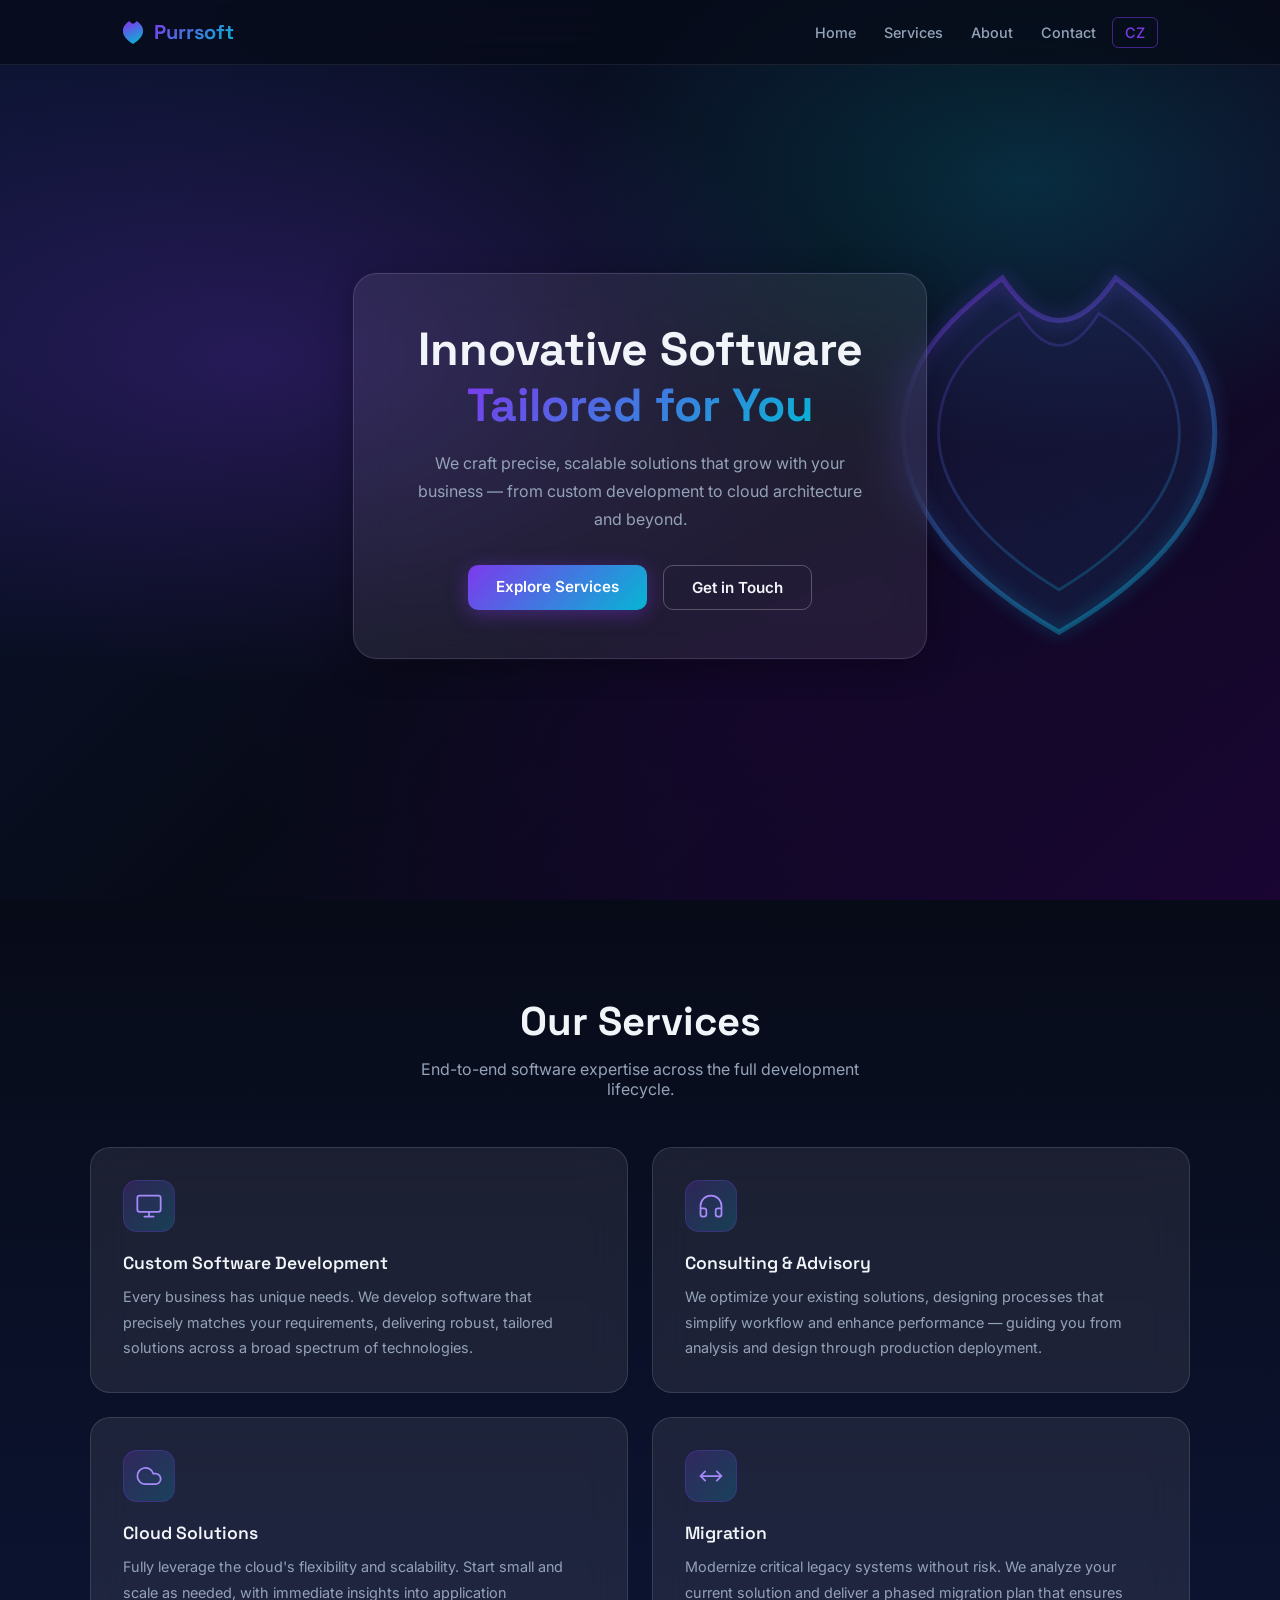
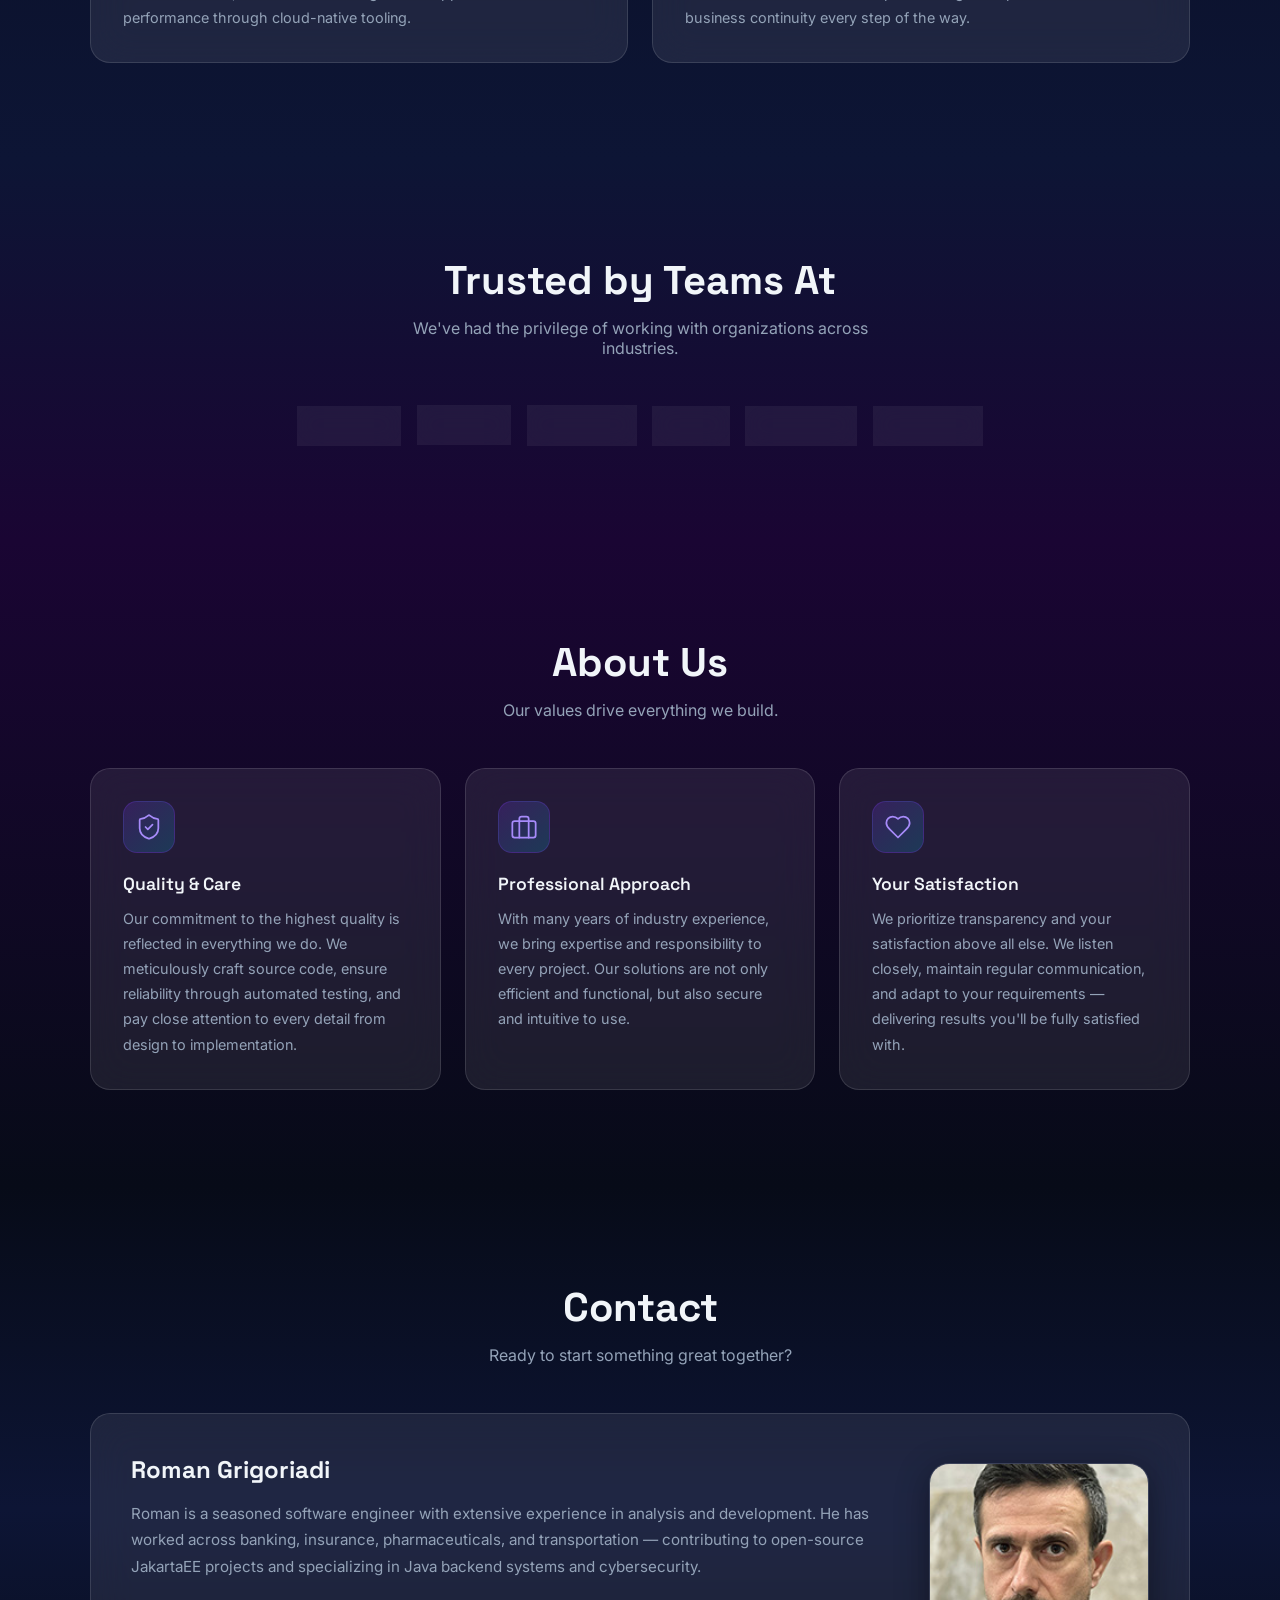
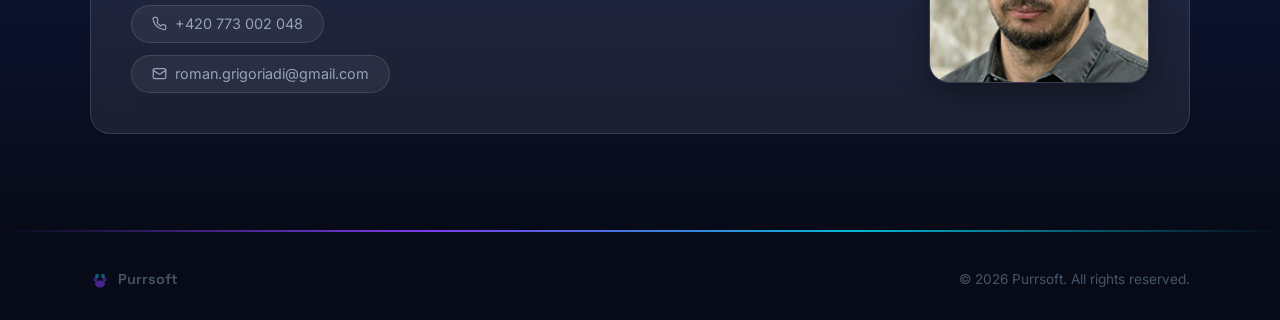
==== index.html @ aad58c9e "Initial commit" ====
<!DOCTYPE html>
<html lang="en">
<head>
    <meta charset="UTF-8">
    <meta name="viewport" content="width=device-width, initial-scale=1.0">
    <title>Purrsoft – Software Solutions</title>
    <link rel="preconnect" href="https://fonts.googleapis.com">
    <link rel="preconnect" href="https://fonts.gstatic.com" crossorigin>
    <link href="https://fonts.googleapis.com/css2?family=Space+Grotesk:wght@400;500;600;700&family=Inter:wght@400;500;600&display=swap" rel="stylesheet">
    <link rel="stylesheet" href="styles.css">
    <script src="script.js" defer></script>
</head>
<body>

    <!-- Navigation -->
    <header>
        <nav>
            <a href="#hero" class="nav-logo">
                <svg width="22" height="26" viewBox="0 0 24 28" fill="none" xmlns="http://www.w3.org/2000/svg" aria-hidden="true">
                    <defs>
                        <linearGradient id="catGradNav" x1="30%" y1="0%" x2="70%" y2="100%">
                            <stop offset="0%" stop-color="#7c3aed"/>
                            <stop offset="100%" stop-color="#06b6d4"/>
                        </linearGradient>
                    </defs>
                    <!--
                        Primary read: a teardrop / shield badge — familiar geometric form.
                        Secondary read (on inspection): the top has two gentle apex peaks
                        separated by a shallow valley — those are cat ears. The valley
                        sits ~12% below the peaks relative to the shape's full height,
                        subtle enough to read as a designer's stylistic choice on the curve.
                    -->
                    <path d="M12,27 C5,23 1,18 1,13 C1,8 4,5 8,2 Q12,8 16,2 C20,5 23,8 23,13 C23,18 19,23 12,27 Z"
                          fill="url(#catGradNav)"/>
                </svg>
                <span>Purrsoft</span>
            </a>
            <ul>
                <li><a href="#hero">Home</a></li>
                <li><a href="#services">Services</a></li>
                <li><a href="#about">About</a></li>
                <li><a href="#contact">Contact</a></li>
                <li><a href="/cs/index.html" class="lang-toggle">CZ</a></li>
            </ul>
        </nav>
    </header>

    <!-- Hero -->
    <section class="hero" id="hero">
        <!-- Hero watermark: the same logomark at monumental scale.
             Primary read: large geometric gem/shield in the background.
             Secondary read: the ear double-peak at the top, now unmistakable at this size. -->
        <div class="hero-cat" aria-hidden="true">
            <svg width="340" height="397" viewBox="0 0 24 28" fill="none" xmlns="http://www.w3.org/2000/svg">
                <defs>
                    <linearGradient id="catGradHero" x1="30%" y1="0%" x2="70%" y2="100%">
                        <stop offset="0%" stop-color="#7c3aed"/>
                        <stop offset="100%" stop-color="#06b6d4"/>
                    </linearGradient>
                    <filter id="heroGlow" x="-20%" y="-20%" width="140%" height="140%">
                        <feGaussianBlur stdDeviation="0.6" result="blur"/>
                        <feMerge><feMergeNode in="blur"/><feMergeNode in="SourceGraphic"/></feMerge>
                    </filter>
                </defs>
                <!-- Filled body: very dim, just a presence -->
                <path d="M12,27 C5,23 1,18 1,13 C1,8 4,5 8,2 Q12,8 16,2 C20,5 23,8 23,13 C23,18 19,23 12,27 Z"
                      fill="url(#catGradHero)" opacity="0.10"/>
                <!-- Outer stroke: the readable outline at this scale -->
                <path d="M12,27 C5,23 1,18 1,13 C1,8 4,5 8,2 Q12,8 16,2 C20,5 23,8 23,13 C23,18 19,23 12,27 Z"
                      fill="none" stroke="url(#catGradHero)" stroke-width="0.35" opacity="0.45" filter="url(#heroGlow)"/>
                <!-- Inner inset ring: adds depth, echoes a gemstone facet -->
                <path d="M12,24 C7,21 3.5,17 3.5,13 C3.5,9 6,6.5 9.2,4.5 Q12,9 14.8,4.5 C18,6.5 20.5,9 20.5,13 C20.5,17 17,21 12,24 Z"
                      fill="none" stroke="url(#catGradHero)" stroke-width="0.2" opacity="0.25"/>
            </svg>
        </div>
        <div class="hero-content animate-on-scroll">
            <h1>Innovative Software<br><span class="gradient-text">Tailored for You</span></h1>
            <p>We craft precise, scalable solutions that grow with your business — from custom development to cloud architecture and beyond.</p>
            <div class="hero-ctas">
                <a href="#services" class="btn-primary">Explore Services</a>
                <a href="#contact" class="btn-outline">Get in Touch</a>
            </div>
        </div>
    </section>

    <!-- Services -->
    <section id="services" class="section">
        <div class="content">
            <div class="section-heading animate-on-scroll">
                <h2>Our Services</h2>
                <p>End-to-end software expertise across the full development lifecycle.</p>
            </div>
            <div class="service-grid">
                <div class="glass-card animate-on-scroll">
                    <div class="card-icon">
                        <svg width="28" height="28" viewBox="0 0 24 24" fill="none" stroke="currentColor" stroke-width="1.5" stroke-linecap="round" stroke-linejoin="round">
                            <rect x="2" y="3" width="20" height="14" rx="2"/>
                            <path d="M8 21h8M12 17v4"/>
                        </svg>
                    </div>
                    <h3>Custom Software Development</h3>
                    <p>Every business has unique needs. We develop software that precisely matches your requirements, delivering robust, tailored solutions across a broad spectrum of technologies.</p>
                </div>
                <div class="glass-card animate-on-scroll">
                    <div class="card-icon">
                        <svg width="28" height="28" viewBox="0 0 24 24" fill="none" stroke="currentColor" stroke-width="1.5" stroke-linecap="round" stroke-linejoin="round">
                            <path d="M3 14h3a2 2 0 0 1 2 2v3a2 2 0 0 1-2 2H5a2 2 0 0 1-2-2v-7a9 9 0 0 1 18 0v7a2 2 0 0 1-2 2h-1a2 2 0 0 1-2-2v-3a2 2 0 0 1 2-2h3"/>
                        </svg>
                    </div>
                    <h3>Consulting &amp; Advisory</h3>
                    <p>We optimize your existing solutions, designing processes that simplify workflow and enhance performance — guiding you from analysis and design through production deployment.</p>
                </div>
                <div class="glass-card animate-on-scroll">
                    <div class="card-icon">
                        <svg width="28" height="28" viewBox="0 0 24 24" fill="none" stroke="currentColor" stroke-width="1.5" stroke-linecap="round" stroke-linejoin="round">
                            <path d="M17.5 19H9a7 7 0 1 1 6.71-9h1.79a4.5 4.5 0 1 1 0 9z"/>
                        </svg>
                    </div>
                    <h3>Cloud Solutions</h3>
                    <p>Fully leverage the cloud's flexibility and scalability. Start small and scale as needed, with immediate insights into application performance through cloud-native tooling.</p>
                </div>
                <div class="glass-card animate-on-scroll">
                    <div class="card-icon">
                        <svg width="28" height="28" viewBox="0 0 24 24" fill="none" stroke="currentColor" stroke-width="1.5" stroke-linecap="round" stroke-linejoin="round">
                            <path d="m17 8 4 4-4 4M3 12h18M7 8 3 12l4 4"/>
                        </svg>
                    </div>
                    <h3>Migration</h3>
                    <p>Modernize critical legacy systems without risk. We analyze your current solution and deliver a phased migration plan that ensures business continuity every step of the way.</p>
                </div>
            </div>
        </div>
    </section>

    <!-- Customers -->
    <section id="customers" class="section">
        <div class="content">
            <div class="section-heading animate-on-scroll">
                <h2>Trusted by Teams At</h2>
                <p>We've had the privilege of working with organizations across industries.</p>
            </div>
            <div class="customers-row animate-on-scroll">
                <span class="customer-badge">AirBank</span>
                <span class="customer-badge">Oracle</span>
                <span class="customer-badge">Monster</span>
                <span class="customer-badge">DHL</span>
                <span class="customer-badge">Barclays</span>
                <span class="customer-badge">Novartis</span>
            </div>
        </div>
    </section>

    <!-- About -->
    <section id="about" class="section">
        <div class="content">
            <div class="section-heading animate-on-scroll">
                <h2>About Us</h2>
                <p>Our values drive everything we build.</p>
            </div>
            <div class="about-grid">
                <div class="glass-card animate-on-scroll">
                    <div class="card-icon">
                        <svg width="28" height="28" viewBox="0 0 24 24" fill="none" stroke="currentColor" stroke-width="1.5" stroke-linecap="round" stroke-linejoin="round">
                            <path d="M20 13c0 5-3.5 7.5-7.66 8.95a1 1 0 0 1-.67-.01C7.5 20.5 4 18 4 13V6a1 1 0 0 1 1-1c2 0 4.5-1.2 6.24-2.72a1.17 1.17 0 0 1 1.52 0C14.51 3.81 17 5 19 5a1 1 0 0 1 1 1z"/>
                            <path d="m9 12 2 2 4-4"/>
                        </svg>
                    </div>
                    <h3>Quality &amp; Care</h3>
                    <p>Our commitment to the highest quality is reflected in everything we do. We meticulously craft source code, ensure reliability through automated testing, and pay close attention to every detail from design to implementation.</p>
                </div>
                <div class="glass-card animate-on-scroll">
                    <div class="card-icon">
                        <svg width="28" height="28" viewBox="0 0 24 24" fill="none" stroke="currentColor" stroke-width="1.5" stroke-linecap="round" stroke-linejoin="round">
                            <rect width="20" height="14" x="2" y="7" rx="2"/>
                            <path d="M16 21V5a2 2 0 0 0-2-2h-4a2 2 0 0 0-2 2v16"/>
                        </svg>
                    </div>
                    <h3>Professional Approach</h3>
                    <p>With many years of industry experience, we bring expertise and responsibility to every project. Our solutions are not only efficient and functional, but also secure and intuitive to use.</p>
                </div>
                <div class="glass-card animate-on-scroll">
                    <div class="card-icon">
                        <svg width="28" height="28" viewBox="0 0 24 24" fill="none" stroke="currentColor" stroke-width="1.5" stroke-linecap="round" stroke-linejoin="round">
                            <path d="M19 14c1.49-1.46 3-3.21 3-5.5A5.5 5.5 0 0 0 16.5 3c-1.76 0-3 .5-4.5 2-1.5-1.5-2.74-2-4.5-2A5.5 5.5 0 0 0 2 8.5c0 2.3 1.5 4.05 3 5.5l7 7Z"/>
                        </svg>
                    </div>
                    <h3>Your Satisfaction</h3>
                    <p>We prioritize transparency and your satisfaction above all else. We listen closely, maintain regular communication, and adapt to your requirements — delivering results you'll be fully satisfied with.</p>
                </div>
            </div>
        </div>
    </section>

    <!-- Contact -->
    <section id="contact" class="section">
        <div class="content">
            <div class="section-heading animate-on-scroll">
                <h2>Contact</h2>
                <p>Ready to start something great together?</p>
            </div>
            <div class="contact-card animate-on-scroll">
                <div class="contact-info">
                    <h3>Roman Grigoriadi</h3>
                    <p>Roman is a seasoned software engineer with extensive experience in analysis and development. He has worked across banking, insurance, pharmaceuticals, and transportation — contributing to open-source JakartaEE projects and specializing in Java backend systems and cybersecurity.</p>
                    <div class="contact-links">
                        <a href="tel:+420773002048" class="contact-pill">
                            <svg width="15" height="15" viewBox="0 0 24 24" fill="none" stroke="currentColor" stroke-width="2" stroke-linecap="round" stroke-linejoin="round"><path d="M22 16.92v3a2 2 0 0 1-2.18 2 19.79 19.79 0 0 1-8.63-3.07A19.5 19.5 0 0 1 4.69 13.1a19.79 19.79 0 0 1-3.07-8.67A2 2 0 0 1 3.6 2.28h3a2 2 0 0 1 2 1.72 12.84 12.84 0 0 0 .7 2.81 2 2 0 0 1-.45 2.11L7.91 9.91a16 16 0 0 0 6.18 6.18l1.81-1.81a2 2 0 0 1 2.11-.45 12.84 12.84 0 0 0 2.81.7A2 2 0 0 1 22 16.92z"/></svg>
                            +420 773 002 048
                        </a>
                        <a href="mailto:roman.grigoriadi@gmail.com" class="contact-pill">
                            <svg width="15" height="15" viewBox="0 0 24 24" fill="none" stroke="currentColor" stroke-width="2" stroke-linecap="round" stroke-linejoin="round"><rect width="20" height="16" x="2" y="4" rx="2"/><path d="m22 7-8.97 5.7a1.94 1.94 0 0 1-2.06 0L2 7"/></svg>
                            roman.grigoriadi@gmail.com
                        </a>
                    </div>
                </div>
                <div class="contact-photo-wrap">
                    <img src="/media/roman.jpg" alt="Roman Grigoriadi" class="contact-photo" />
                </div>
            </div>
        </div>
    </section>

    <!-- Footer -->
    <footer id="footer">
        <div class="footer-inner">
            <div class="footer-brand">
                <svg width="20" height="18" viewBox="0 0 20 18" fill="none" xmlns="http://www.w3.org/2000/svg" aria-hidden="true">
                    <ellipse cx="10" cy="14" rx="5" ry="3.5" fill="rgba(124,58,237,0.55)"/>
                    <ellipse cx="5.5" cy="9.5" rx="2" ry="2.5" fill="rgba(124,58,237,0.45)"/>
                    <ellipse cx="14.5" cy="9.5" rx="2" ry="2.5" fill="rgba(124,58,237,0.45)"/>
                    <ellipse cx="7" cy="6" rx="1.8" ry="2.2" fill="rgba(6,182,212,0.5)"/>
                    <ellipse cx="13" cy="6" rx="1.8" ry="2.2" fill="rgba(6,182,212,0.5)"/>
                </svg>
                <span>Purrsoft</span>
            </div>
            <p>&copy; 2026 Purrsoft. All rights reserved.</p>
        </div>
    </footer>

</body>
</html>
---- styles.css ----
/* =============================================
   Purrsoft 2026 – Glassmorphism Redesign
   ============================================= */

*, *::before, *::after {
    margin: 0;
    padding: 0;
    box-sizing: border-box;
}

html {
    scroll-behavior: smooth;
}

body {
    font-family: 'Inter', sans-serif;
    background-color: #070b18;
    color: #f1f5f9;
    min-height: 100vh;
    overflow-x: hidden;
}

/* ---- Navigation ---- */

header {
    position: fixed;
    top: 0;
    left: 0;
    width: 100%;
    z-index: 100;
    background: rgba(7, 11, 24, 0.7);
    backdrop-filter: blur(20px);
    -webkit-backdrop-filter: blur(20px);
    border-bottom: 1px solid rgba(255, 255, 255, 0.08);
}

nav {
    display: flex;
    align-items: center;
    justify-content: space-between;
    max-width: 1100px;
    margin: 0 auto;
    padding: 0 2rem;
    height: 64px;
}

.nav-logo {
    display: flex;
    align-items: center;
    gap: 0.6rem;
    text-decoration: none;
    font-family: 'Space Grotesk', sans-serif;
    font-weight: 700;
    font-size: 1.25rem;
}

.nav-logo span {
    background: linear-gradient(135deg, #7c3aed, #06b6d4);
    -webkit-background-clip: text;
    -webkit-text-fill-color: transparent;
    background-clip: text;
}

nav ul {
    list-style: none;
    display: flex;
    gap: 0.25rem;
    align-items: center;
}

nav ul li a {
    color: #94a3b8;
    text-decoration: none;
    font-size: 0.9rem;
    font-weight: 500;
    padding: 0.4rem 0.75rem;
    border-radius: 6px;
    transition: color 0.2s, background 0.2s;
}

nav ul li a:hover {
    color: #f1f5f9;
    background: rgba(255, 255, 255, 0.06);
}

.lang-toggle {
    border: 1px solid rgba(124, 58, 237, 0.5) !important;
    color: #7c3aed !important;
}

.lang-toggle:hover {
    background: rgba(124, 58, 237, 0.15) !important;
    color: #a78bfa !important;
}

/* ---- Hero ---- */

.hero {
    position: relative;
    width: 100%;
    min-height: 100vh;
    display: flex;
    align-items: center;
    justify-content: center;
    overflow: hidden;
    padding: 64px 2rem 2rem;
}

.hero::before {
    content: '';
    position: absolute;
    inset: 0;
    background:
        radial-gradient(ellipse 80% 60% at 20% 40%, rgba(124, 58, 237, 0.25) 0%, transparent 60%),
        radial-gradient(ellipse 60% 50% at 80% 20%, rgba(6, 182, 212, 0.2) 0%, transparent 60%),
        radial-gradient(ellipse 70% 60% at 60% 80%, rgba(26, 5, 51, 0.5) 0%, transparent 60%),
        linear-gradient(135deg, #0d1535 0%, #070b18 50%, #1a0533 100%);
    z-index: 0;
}

.hero-cat {
    position: absolute;
    right: 4%;
    top: 50%;
    transform: translateY(-50%);
    pointer-events: none;
    z-index: 1;
}

.hero-content {
    position: relative;
    z-index: 2;
    background: rgba(255, 255, 255, 0.08);
    backdrop-filter: blur(20px);
    -webkit-backdrop-filter: blur(20px);
    border: 1px solid rgba(255, 255, 255, 0.12);
    border-radius: 24px;
    padding: 3rem 3.5rem;
    max-width: 580px;
    text-align: center;
    animation: float 6s ease-in-out infinite;
    box-shadow: 0 8px 32px rgba(0, 0, 0, 0.3), 0 0 0 1px rgba(124, 58, 237, 0.08);
}

@keyframes float {
    0%, 100% { transform: translateY(0); }
    50%       { transform: translateY(-12px); }
}

.hero-content h1 {
    font-family: 'Space Grotesk', sans-serif;
    font-size: clamp(1.9rem, 5vw, 2.9rem);
    font-weight: 700;
    line-height: 1.2;
    margin-bottom: 1rem;
    color: #f1f5f9;
}

.gradient-text {
    background: linear-gradient(135deg, #7c3aed, #06b6d4);
    -webkit-background-clip: text;
    -webkit-text-fill-color: transparent;
    background-clip: text;
}

.hero-content p {
    color: #94a3b8;
    font-size: 1rem;
    line-height: 1.75;
    max-width: 460px;
    margin: 0 auto 2rem;
}

.hero-ctas {
    display: flex;
    gap: 1rem;
    justify-content: center;
    flex-wrap: wrap;
}

.btn-primary {
    padding: 0.75rem 1.75rem;
    background: linear-gradient(135deg, #7c3aed, #06b6d4);
    color: #fff;
    text-decoration: none;
    font-weight: 600;
    font-size: 0.95rem;
    border-radius: 10px;
    transition: opacity 0.2s, transform 0.2s;
    box-shadow: 0 4px 20px rgba(124, 58, 237, 0.4);
}

.btn-primary:hover {
    opacity: 0.88;
    transform: translateY(-2px);
}

.btn-outline {
    padding: 0.75rem 1.75rem;
    background: transparent;
    color: #f1f5f9;
    text-decoration: none;
    font-weight: 600;
    font-size: 0.95rem;
    border-radius: 10px;
    border: 1px solid rgba(255, 255, 255, 0.25);
    transition: background 0.2s, transform 0.2s;
}

.btn-outline:hover {
    background: rgba(255, 255, 255, 0.08);
    transform: translateY(-2px);
}

/* ---- Sections (shared) ---- */

.section {
    padding: 6rem 2rem;
    display: flex;
    justify-content: center;
}

section {
    scroll-margin-top: 80px;
}

.content {
    width: 100%;
    max-width: 1100px;
}

.section-heading {
    text-align: center;
    margin-bottom: 3rem;
}

.section-heading h2 {
    font-family: 'Space Grotesk', sans-serif;
    font-size: clamp(1.75rem, 4vw, 2.5rem);
    font-weight: 700;
    color: #f1f5f9;
    margin-bottom: 0.75rem;
}

.section-heading p {
    color: #94a3b8;
    font-size: 1rem;
    max-width: 480px;
    margin: 0 auto;
}

/* ---- Glass Card ---- */

.glass-card {
    background: rgba(255, 255, 255, 0.08);
    backdrop-filter: blur(20px);
    -webkit-backdrop-filter: blur(20px);
    border: 1px solid rgba(255, 255, 255, 0.12);
    border-radius: 20px;
    padding: 2rem;
    transition: transform 0.3s ease, box-shadow 0.3s ease, border-color 0.3s ease;
}

.glass-card:hover {
    transform: translateY(-6px) scale(1.01);
    box-shadow:
        0 20px 40px rgba(0, 0, 0, 0.3),
        0 0 0 1px rgba(124, 58, 237, 0.3),
        0 0 30px rgba(124, 58, 237, 0.12);
    border-color: rgba(124, 58, 237, 0.4);
}

.card-icon {
    width: 52px;
    height: 52px;
    background: linear-gradient(135deg, rgba(124, 58, 237, 0.2), rgba(6, 182, 212, 0.2));
    border: 1px solid rgba(124, 58, 237, 0.25);
    border-radius: 14px;
    display: flex;
    align-items: center;
    justify-content: center;
    margin-bottom: 1.25rem;
    color: #a78bfa;
}

.glass-card h3 {
    font-family: 'Space Grotesk', sans-serif;
    font-size: 1.1rem;
    font-weight: 600;
    color: #f1f5f9;
    margin-bottom: 0.65rem;
}

.glass-card p {
    color: #94a3b8;
    font-size: 0.9rem;
    line-height: 1.75;
    max-width: 100%;
    margin: 0;
}

/* ---- Services ---- */

#services {
    background: linear-gradient(180deg, #070b18 0%, #0d1535 100%);
}

.service-grid {
    display: grid;
    grid-template-columns: repeat(2, 1fr);
    gap: 1.5rem;
}

/* ---- Customers ---- */

#customers {
    background: linear-gradient(180deg, #0d1535 0%, #1a0533 100%);
}

.customers-row {
    display: flex;
    flex-wrap: wrap;
    gap: 1rem;
    justify-content: center;
}

.customer-badge {
    background: rgba(255, 255, 255, 0.06);
    border: 1px solid rgba(255, 255, 255, 0.12);
    color: #94a3b8;
    font-family: 'Space Grotesk', sans-serif;
    font-weight: 600;
    font-size: 0.9rem;
    padding: 0.6rem 1.5rem;
    border-radius: 100px;
    backdrop-filter: blur(10px);
    transition: transform 0.2s, color 0.2s, border-color 0.2s;
    cursor: default;
}

.customer-badge:hover {
    transform: scale(1.05);
    color: #f1f5f9;
    border-color: rgba(124, 58, 237, 0.4);
}

/* ---- About ---- */

#about {
    background: linear-gradient(180deg, #1a0533 0%, #070b18 100%);
}

.about-grid {
    display: grid;
    grid-template-columns: repeat(3, 1fr);
    gap: 1.5rem;
}

/* ---- Contact ---- */

#contact {
    background: linear-gradient(180deg, #070b18 0%, #0d1535 50%, #070b18 100%);
}

.contact-card {
    background: rgba(255, 255, 255, 0.08);
    backdrop-filter: blur(20px);
    -webkit-backdrop-filter: blur(20px);
    border: 1px solid rgba(255, 255, 255, 0.12);
    border-radius: 20px;
    padding: 2.5rem;
    display: flex;
    gap: 2.5rem;
    align-items: center;
}

.contact-info {
    flex: 1;
}

.contact-info h3 {
    font-family: 'Space Grotesk', sans-serif;
    font-size: 1.5rem;
    font-weight: 700;
    color: #f1f5f9;
    margin-bottom: 1rem;
}

.contact-info > p {
    color: #94a3b8;
    font-size: 0.95rem;
    line-height: 1.75;
    margin-bottom: 1.5rem;
    max-width: 100%;
}

.contact-links {
    display: flex;
    flex-direction: column;
    gap: 0.75rem;
}

.contact-pill {
    display: inline-flex;
    align-items: center;
    gap: 0.5rem;
    padding: 0.6rem 1.25rem;
    background: rgba(255, 255, 255, 0.06);
    border: 1px solid rgba(255, 255, 255, 0.12);
    border-radius: 100px;
    color: #94a3b8;
    text-decoration: none;
    font-size: 0.9rem;
    width: fit-content;
    transition: color 0.2s, border-color 0.2s, background 0.2s;
}

.contact-pill:hover {
    color: #f1f5f9;
    border-color: rgba(6, 182, 212, 0.4);
    background: rgba(6, 182, 212, 0.08);
}

.contact-photo-wrap {
    flex-shrink: 0;
}

.contact-photo {
    width: 220px;
    height: 220px;
    object-fit: cover;
    border-radius: 20px;
    border: 1px solid rgba(255, 255, 255, 0.12);
    box-shadow: 0 8px 32px rgba(0, 0, 0, 0.4);
    display: block;
}

/* ---- Footer ---- */

footer {
    background: #070b18;
    padding: 2.5rem 2rem 2rem;
    position: relative;
}

footer::before {
    content: '';
    position: absolute;
    top: 0;
    left: 0;
    right: 0;
    height: 2px;
    background: linear-gradient(90deg, transparent, #7c3aed, #06b6d4, transparent);
}

.footer-inner {
    max-width: 1100px;
    margin: 0 auto;
    display: flex;
    align-items: center;
    justify-content: space-between;
}

.footer-brand {
    display: flex;
    align-items: center;
    gap: 0.5rem;
    font-family: 'Space Grotesk', sans-serif;
    font-weight: 600;
    color: #475569;
    font-size: 0.9rem;
}

footer p {
    color: #475569;
    font-size: 0.85rem;
    margin: 0;
}

/* ---- Scroll Animations ---- */

.animate-on-scroll {
    opacity: 0;
    transform: translateY(30px);
    transition: opacity 0.6s ease, transform 0.6s ease;
}

.animate-on-scroll.visible {
    opacity: 1;
    transform: translateY(0);
}

/* ---- Responsive ---- */

@media (max-width: 768px) {
    .service-grid {
        grid-template-columns: 1fr;
    }

    .about-grid {
        grid-template-columns: 1fr;
    }

    .contact-card {
        flex-direction: column;
    }

    .contact-photo-wrap {
        order: -1;
    }

    .contact-photo {
        width: 160px;
        height: 160px;
    }

    .hero-cat {
        display: none;
    }

    .hero-content {
        padding: 2rem 1.5rem;
        margin: 0 0.5rem;
    }

    nav ul li a {
        padding: 0.4rem 0.45rem;
        font-size: 0.82rem;
    }

    .footer-inner {
        flex-direction: column;
        gap: 0.5rem;
        text-align: center;
    }
}
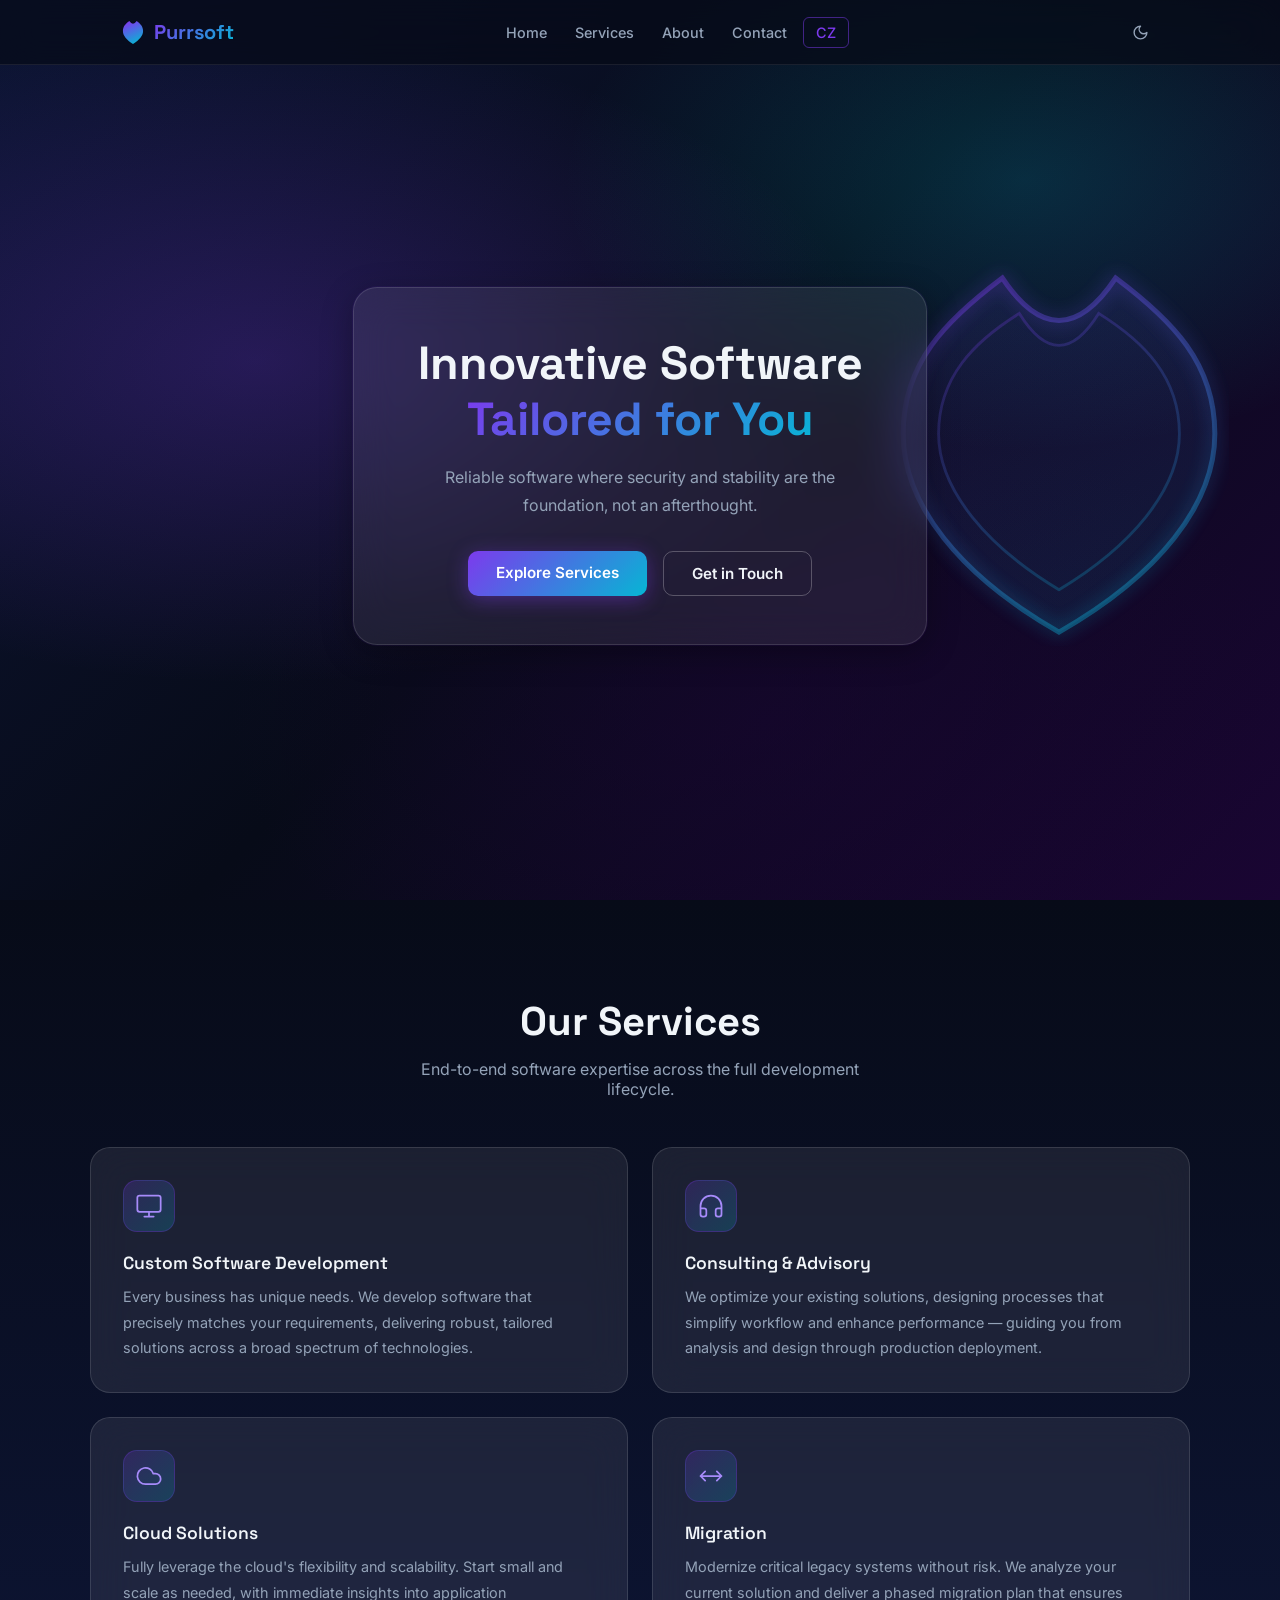
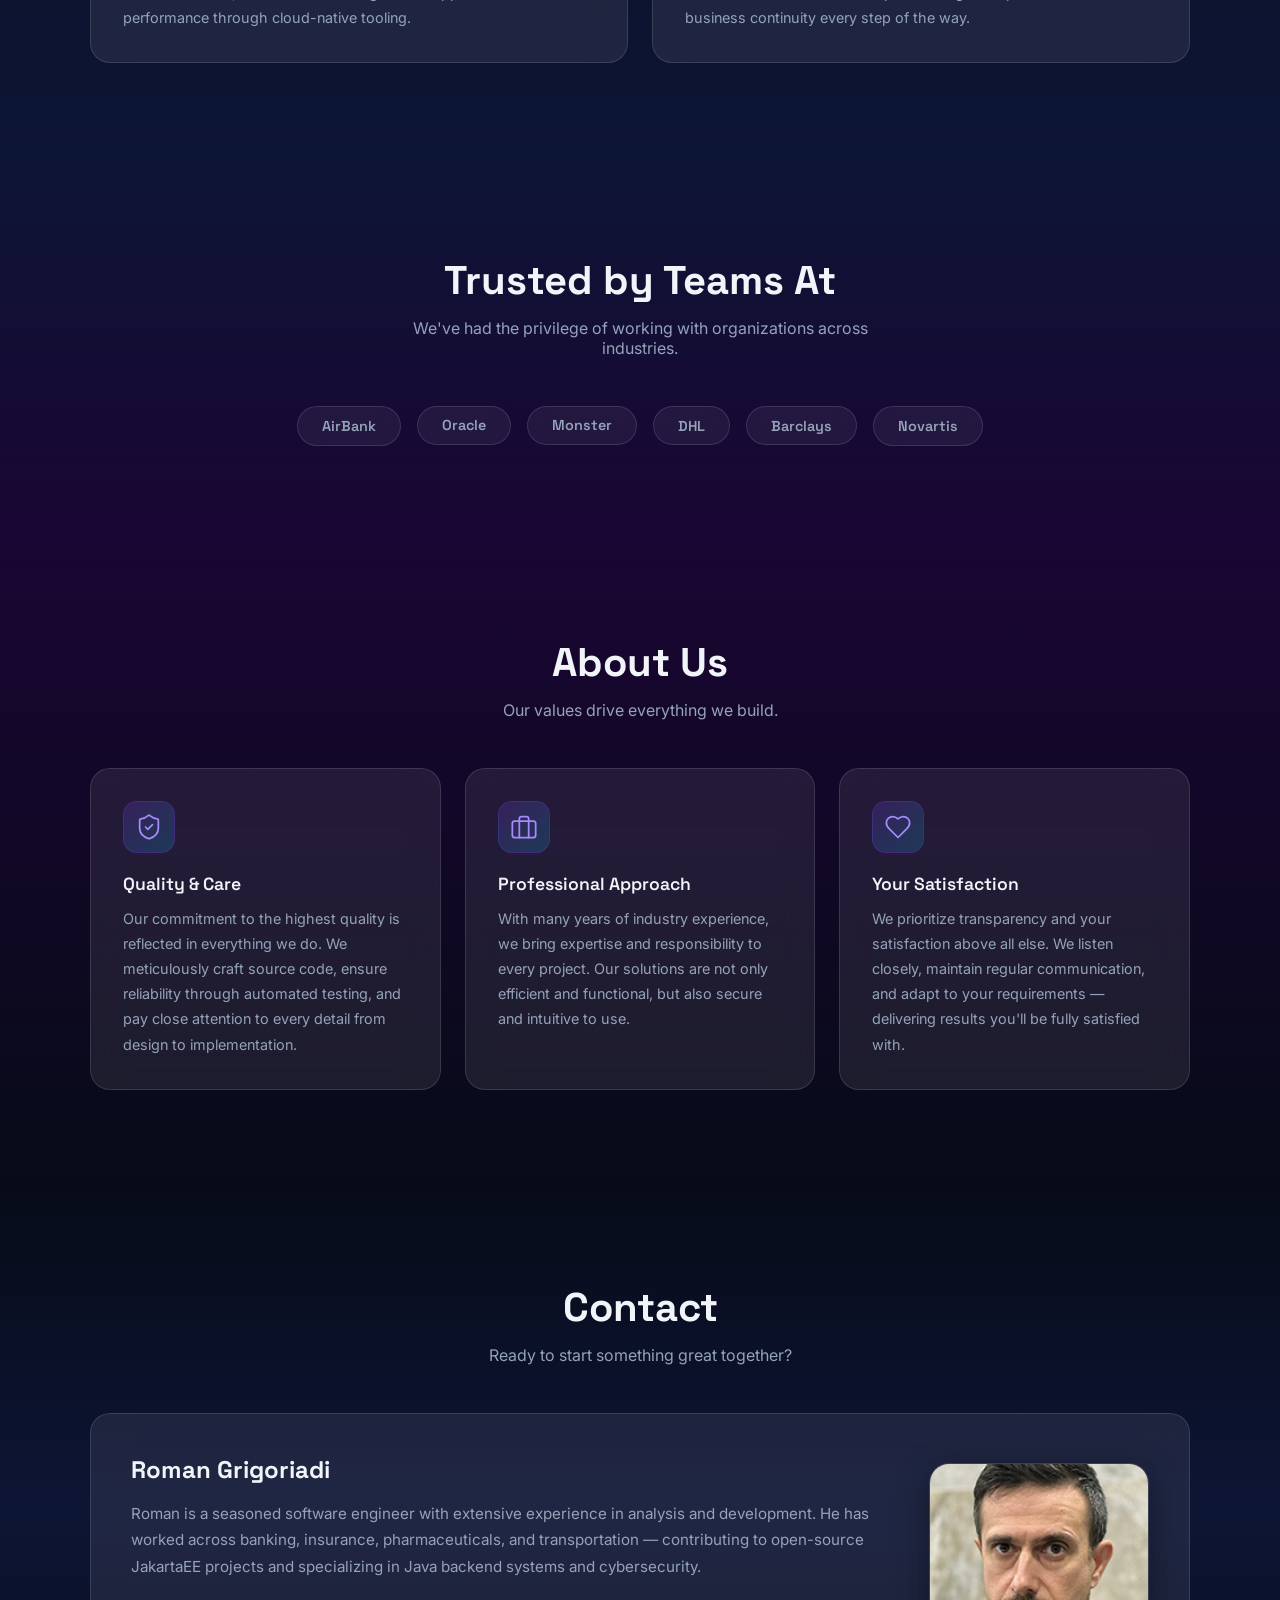
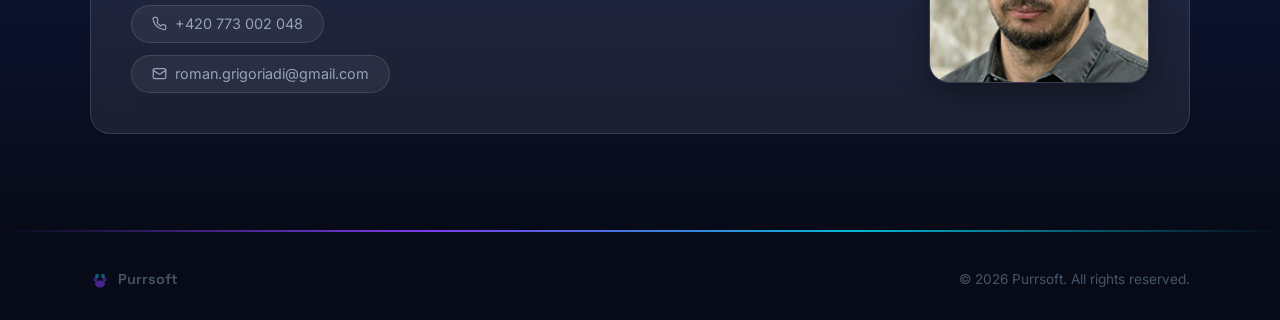
==== commit aa062438: "Light/Dark mode, animation effects" ====
--- a/index.html
+++ b/index.html
@@ -42,6 +42,16 @@
                 <li><a href="#contact">Contact</a></li>
                 <li><a href="/cs/index.html" class="lang-toggle">CZ</a></li>
             </ul>
+            <div class="nav-actions">
+                <button id="theme-toggle" class="nav-icon-btn" aria-label="Toggle theme">
+                    <svg class="icon-moon" width="17" height="17" viewBox="0 0 24 24" fill="none" stroke="currentColor" stroke-width="2" stroke-linecap="round" stroke-linejoin="round"><path d="M12 3a6 6 0 0 0 9 9 9 9 0 1 1-9-9Z"/></svg>
+                    <svg class="icon-sun" width="17" height="17" viewBox="0 0 24 24" fill="none" stroke="currentColor" stroke-width="2" stroke-linecap="round" stroke-linejoin="round"><circle cx="12" cy="12" r="4"/><path d="M12 2v2M12 20v2M4.93 4.93l1.41 1.41M17.66 17.66l1.41 1.41M2 12h2M20 12h2M6.34 17.66l-1.41 1.41M19.07 4.93l-1.41 1.41"/></svg>
+                </button>
+                <button id="nav-toggle" class="nav-icon-btn nav-toggle" aria-label="Menu" aria-expanded="false">
+                    <svg class="icon-hamburger" width="20" height="20" viewBox="0 0 24 24" fill="none" stroke="currentColor" stroke-width="2" stroke-linecap="round"><line x1="4" y1="7" x2="20" y2="7"/><line x1="4" y1="12" x2="20" y2="12"/><line x1="4" y1="17" x2="20" y2="17"/></svg>
+                    <svg class="icon-close" width="20" height="20" viewBox="0 0 24 24" fill="none" stroke="currentColor" stroke-width="2" stroke-linecap="round"><line x1="18" y1="6" x2="6" y2="18"/><line x1="6" y1="6" x2="18" y2="18"/></svg>
+                </button>
+            </div>
         </nav>
     </header>
 
@@ -75,7 +85,7 @@
         </div>
         <div class="hero-content animate-on-scroll">
             <h1>Innovative Software<br><span class="gradient-text">Tailored for You</span></h1>
-            <p>We craft precise, scalable solutions that grow with your business — from custom development to cloud architecture and beyond.</p>
+            <p>Reliable software where security and stability are the foundation, not an afterthought.</p>
             <div class="hero-ctas">
                 <a href="#services" class="btn-primary">Explore Services</a>
                 <a href="#contact" class="btn-outline">Get in Touch</a>
@@ -139,13 +149,13 @@
                 <h2>Trusted by Teams At</h2>
                 <p>We've had the privilege of working with organizations across industries.</p>
             </div>
-            <div class="customers-row animate-on-scroll">
-                <span class="customer-badge">AirBank</span>
-                <span class="customer-badge">Oracle</span>
-                <span class="customer-badge">Monster</span>
-                <span class="customer-badge">DHL</span>
-                <span class="customer-badge">Barclays</span>
-                <span class="customer-badge">Novartis</span>
+            <div class="customers-row">
+                <span class="customer-badge animate-on-scroll">AirBank</span>
+                <span class="customer-badge animate-on-scroll">Oracle</span>
+                <span class="customer-badge animate-on-scroll">Monster</span>
+                <span class="customer-badge animate-on-scroll">DHL</span>
+                <span class="customer-badge animate-on-scroll">Barclays</span>
+                <span class="customer-badge animate-on-scroll">Novartis</span>
             </div>
         </div>
     </section>
--- a/styles.css
+++ b/styles.css
@@ -1,6 +1,70 @@
 /* =============================================
    Purrsoft 2026 – Glassmorphism Redesign
    ============================================= */
+
+/* --- Theme Variables --- */
+
+:root {
+    --bg:           #070b18;
+    --bg-2:         #0d1535;
+    --bg-3:         #1a0533;
+    --text:         #f1f5f9;
+    --muted:        #94a3b8;
+    --subtle:       #475569;
+
+    --glass:        rgba(255, 255, 255, 0.08);
+    --glass-border: rgba(255, 255, 255, 0.12);
+    --outline:      rgba(255, 255, 255, 0.25);
+    --pill-bg:      rgba(255, 255, 255, 0.06);
+    --pill-border:  rgba(255, 255, 255, 0.12);
+
+    --nav-bg:       rgba(7, 11, 24, 0.7);
+    --nav-border:   rgba(255, 255, 255, 0.08);
+    --nav-hover:    rgba(255, 255, 255, 0.06);
+
+    --icon-color:   #a78bfa;
+
+    --shadow-card:  0 8px 32px rgba(0, 0, 0, 0.3), 0 0 0 1px rgba(124, 58, 237, 0.08);
+    --shadow-hover: 0 20px 40px rgba(0, 0, 0, 0.3), 0 0 0 1px rgba(124, 58, 237, 0.3), 0 0 30px rgba(124, 58, 237, 0.12);
+
+    --hero-gradient:
+        radial-gradient(ellipse 80% 60% at 20% 40%, rgba(124, 58, 237, 0.25) 0%, transparent 60%),
+        radial-gradient(ellipse 60% 50% at 80% 20%, rgba(6, 182, 212, 0.2) 0%, transparent 60%),
+        radial-gradient(ellipse 70% 60% at 60% 80%, rgba(26, 5, 51, 0.5) 0%, transparent 60%),
+        linear-gradient(135deg, #0d1535 0%, #070b18 50%, #1a0533 100%);
+}
+
+html.light-mode {
+    --bg:           #f0f4ff;
+    --bg-2:         #e8eeff;
+    --bg-3:         #ede8ff;
+    --text:         #0f172a;
+    --muted:        #475569;
+    --subtle:       #94a3b8;
+
+    --glass:        rgba(255, 255, 255, 0.60);
+    --glass-border: rgba(0, 0, 0, 0.09);
+    --outline:      rgba(0, 0, 0, 0.18);
+    --pill-bg:      rgba(0, 0, 0, 0.04);
+    --pill-border:  rgba(0, 0, 0, 0.10);
+
+    --nav-bg:       rgba(240, 244, 255, 0.85);
+    --nav-border:   rgba(0, 0, 0, 0.08);
+    --nav-hover:    rgba(0, 0, 0, 0.05);
+
+    --icon-color:   #7c3aed;
+
+    --shadow-card:  0 8px 32px rgba(0, 0, 0, 0.08), 0 0 0 1px rgba(124, 58, 237, 0.08);
+    --shadow-hover: 0 20px 40px rgba(0, 0, 0, 0.12), 0 0 0 1px rgba(124, 58, 237, 0.3), 0 0 20px rgba(124, 58, 237, 0.08);
+
+    --hero-gradient:
+        radial-gradient(ellipse 80% 60% at 20% 40%, rgba(124, 58, 237, 0.12) 0%, transparent 60%),
+        radial-gradient(ellipse 60% 50% at 80% 20%, rgba(6, 182, 212, 0.10) 0%, transparent 60%),
+        radial-gradient(ellipse 70% 60% at 60% 80%, rgba(124, 58, 237, 0.06) 0%, transparent 60%),
+        linear-gradient(135deg, #e8eeff 0%, #f0f4ff 50%, #ede8ff 100%);
+}
+
+/* --- Reset --- */
 
 *, *::before, *::after {
     margin: 0;
@@ -14,13 +78,14 @@
 
 body {
     font-family: 'Inter', sans-serif;
-    background-color: #070b18;
-    color: #f1f5f9;
+    background-color: var(--bg);
+    color: var(--text);
     min-height: 100vh;
     overflow-x: hidden;
-}
-
-/* ---- Navigation ---- */
+    transition: background-color 0.3s ease, color 0.3s ease;
+}
+
+/* --- Navigation --- */
 
 header {
     position: fixed;
@@ -28,10 +93,11 @@
     left: 0;
     width: 100%;
     z-index: 100;
-    background: rgba(7, 11, 24, 0.7);
+    background: var(--nav-bg);
     backdrop-filter: blur(20px);
     -webkit-backdrop-filter: blur(20px);
-    border-bottom: 1px solid rgba(255, 255, 255, 0.08);
+    border-bottom: 1px solid var(--nav-border);
+    transition: background 0.3s ease, border-color 0.3s ease;
 }
 
 nav {
@@ -69,7 +135,7 @@
 }
 
 nav ul li a {
-    color: #94a3b8;
+    color: var(--muted);
     text-decoration: none;
     font-size: 0.9rem;
     font-weight: 500;
@@ -79,8 +145,8 @@
 }
 
 nav ul li a:hover {
-    color: #f1f5f9;
-    background: rgba(255, 255, 255, 0.06);
+    color: var(--text);
+    background: var(--nav-hover);
 }
 
 .lang-toggle {
@@ -93,7 +159,48 @@
     color: #a78bfa !important;
 }
 
-/* ---- Hero ---- */
+/* Nav action buttons: theme toggle + hamburger */
+
+.nav-actions {
+    display: flex;
+    align-items: center;
+    gap: 0.25rem;
+    margin-left: 0.75rem;
+}
+
+.nav-icon-btn {
+    display: flex;
+    align-items: center;
+    justify-content: center;
+    width: 36px;
+    height: 36px;
+    background: none;
+    border: none;
+    border-radius: 8px;
+    cursor: pointer;
+    color: var(--muted);
+    transition: color 0.2s, background 0.2s;
+}
+
+.nav-icon-btn:hover {
+    color: var(--text);
+    background: var(--nav-hover);
+}
+
+/* Theme icon: show moon in dark mode, sun in light mode */
+.icon-sun  { display: none;  }
+html.light-mode .icon-sun  { display: block; }
+html.light-mode .icon-moon { display: none;  }
+
+/* Hamburger icon: show hamburger by default, X when open */
+.icon-close { display: none; }
+nav.nav-open .icon-close     { display: block; }
+nav.nav-open .icon-hamburger { display: none;  }
+
+/* Hamburger button hidden on desktop */
+.nav-toggle { display: none; }
+
+/* --- Hero --- */
 
 .hero {
     position: relative;
@@ -110,12 +217,9 @@
     content: '';
     position: absolute;
     inset: 0;
-    background:
-        radial-gradient(ellipse 80% 60% at 20% 40%, rgba(124, 58, 237, 0.25) 0%, transparent 60%),
-        radial-gradient(ellipse 60% 50% at 80% 20%, rgba(6, 182, 212, 0.2) 0%, transparent 60%),
-        radial-gradient(ellipse 70% 60% at 60% 80%, rgba(26, 5, 51, 0.5) 0%, transparent 60%),
-        linear-gradient(135deg, #0d1535 0%, #070b18 50%, #1a0533 100%);
+    background: var(--hero-gradient);
     z-index: 0;
+    transition: background 0.4s ease;
 }
 
 .hero-cat {
@@ -130,16 +234,17 @@
 .hero-content {
     position: relative;
     z-index: 2;
-    background: rgba(255, 255, 255, 0.08);
+    background: var(--glass);
     backdrop-filter: blur(20px);
     -webkit-backdrop-filter: blur(20px);
-    border: 1px solid rgba(255, 255, 255, 0.12);
+    border: 1px solid var(--glass-border);
     border-radius: 24px;
     padding: 3rem 3.5rem;
     max-width: 580px;
     text-align: center;
     animation: float 6s ease-in-out infinite;
-    box-shadow: 0 8px 32px rgba(0, 0, 0, 0.3), 0 0 0 1px rgba(124, 58, 237, 0.08);
+    box-shadow: var(--shadow-card);
+    transition: background 0.3s ease, border-color 0.3s ease;
 }
 
 @keyframes float {
@@ -153,7 +258,7 @@
     font-weight: 700;
     line-height: 1.2;
     margin-bottom: 1rem;
-    color: #f1f5f9;
+    color: var(--text);
 }
 
 .gradient-text {
@@ -164,7 +269,7 @@
 }
 
 .hero-content p {
-    color: #94a3b8;
+    color: var(--muted);
     font-size: 1rem;
     line-height: 1.75;
     max-width: 460px;
@@ -198,21 +303,21 @@
 .btn-outline {
     padding: 0.75rem 1.75rem;
     background: transparent;
-    color: #f1f5f9;
+    color: var(--text);
     text-decoration: none;
     font-weight: 600;
     font-size: 0.95rem;
     border-radius: 10px;
-    border: 1px solid rgba(255, 255, 255, 0.25);
+    border: 1px solid var(--outline);
     transition: background 0.2s, transform 0.2s;
 }
 
 .btn-outline:hover {
-    background: rgba(255, 255, 255, 0.08);
+    background: var(--nav-hover);
     transform: translateY(-2px);
 }
 
-/* ---- Sections (shared) ---- */
+/* --- Sections (shared) --- */
 
 .section {
     padding: 6rem 2rem;
@@ -238,35 +343,32 @@
     font-family: 'Space Grotesk', sans-serif;
     font-size: clamp(1.75rem, 4vw, 2.5rem);
     font-weight: 700;
-    color: #f1f5f9;
+    color: var(--text);
     margin-bottom: 0.75rem;
 }
 
 .section-heading p {
-    color: #94a3b8;
+    color: var(--muted);
     font-size: 1rem;
     max-width: 480px;
     margin: 0 auto;
 }
 
-/* ---- Glass Card ---- */
+/* --- Glass Card --- */
 
 .glass-card {
-    background: rgba(255, 255, 255, 0.08);
+    background: var(--glass);
     backdrop-filter: blur(20px);
     -webkit-backdrop-filter: blur(20px);
-    border: 1px solid rgba(255, 255, 255, 0.12);
+    border: 1px solid var(--glass-border);
     border-radius: 20px;
     padding: 2rem;
-    transition: transform 0.3s ease, box-shadow 0.3s ease, border-color 0.3s ease;
+    transition: transform 0.3s ease, box-shadow 0.3s ease, border-color 0.3s ease, background 0.3s ease;
 }
 
 .glass-card:hover {
     transform: translateY(-6px) scale(1.01);
-    box-shadow:
-        0 20px 40px rgba(0, 0, 0, 0.3),
-        0 0 0 1px rgba(124, 58, 237, 0.3),
-        0 0 30px rgba(124, 58, 237, 0.12);
+    box-shadow: var(--shadow-hover);
     border-color: rgba(124, 58, 237, 0.4);
 }
 
@@ -280,29 +382,29 @@
     align-items: center;
     justify-content: center;
     margin-bottom: 1.25rem;
-    color: #a78bfa;
+    color: var(--icon-color);
 }
 
 .glass-card h3 {
     font-family: 'Space Grotesk', sans-serif;
     font-size: 1.1rem;
     font-weight: 600;
-    color: #f1f5f9;
+    color: var(--text);
     margin-bottom: 0.65rem;
 }
 
 .glass-card p {
-    color: #94a3b8;
+    color: var(--muted);
     font-size: 0.9rem;
     line-height: 1.75;
     max-width: 100%;
     margin: 0;
 }
 
-/* ---- Services ---- */
+/* --- Services --- */
 
 #services {
-    background: linear-gradient(180deg, #070b18 0%, #0d1535 100%);
+    background: linear-gradient(180deg, var(--bg) 0%, var(--bg-2) 100%);
 }
 
 .service-grid {
@@ -311,10 +413,10 @@
     gap: 1.5rem;
 }
 
-/* ---- Customers ---- */
+/* --- Customers --- */
 
 #customers {
-    background: linear-gradient(180deg, #0d1535 0%, #1a0533 100%);
+    background: linear-gradient(180deg, var(--bg-2) 0%, var(--bg-3) 100%);
 }
 
 .customers-row {
@@ -325,29 +427,29 @@
 }
 
 .customer-badge {
-    background: rgba(255, 255, 255, 0.06);
-    border: 1px solid rgba(255, 255, 255, 0.12);
-    color: #94a3b8;
+    background: var(--pill-bg);
+    border: 1px solid var(--pill-border);
+    color: var(--muted);
     font-family: 'Space Grotesk', sans-serif;
     font-weight: 600;
     font-size: 0.9rem;
     padding: 0.6rem 1.5rem;
     border-radius: 100px;
     backdrop-filter: blur(10px);
-    transition: transform 0.2s, color 0.2s, border-color 0.2s;
+    transition: transform 0.2s, color 0.2s, border-color 0.2s, background 0.2s;
     cursor: default;
 }
 
 .customer-badge:hover {
     transform: scale(1.05);
-    color: #f1f5f9;
+    color: var(--text);
     border-color: rgba(124, 58, 237, 0.4);
 }
 
-/* ---- About ---- */
+/* --- About --- */
 
 #about {
-    background: linear-gradient(180deg, #1a0533 0%, #070b18 100%);
+    background: linear-gradient(180deg, var(--bg-3) 0%, var(--bg) 100%);
 }
 
 .about-grid {
@@ -356,22 +458,23 @@
     gap: 1.5rem;
 }
 
-/* ---- Contact ---- */
+/* --- Contact --- */
 
 #contact {
-    background: linear-gradient(180deg, #070b18 0%, #0d1535 50%, #070b18 100%);
+    background: linear-gradient(180deg, var(--bg) 0%, var(--bg-2) 50%, var(--bg) 100%);
 }
 
 .contact-card {
-    background: rgba(255, 255, 255, 0.08);
+    background: var(--glass);
     backdrop-filter: blur(20px);
     -webkit-backdrop-filter: blur(20px);
-    border: 1px solid rgba(255, 255, 255, 0.12);
+    border: 1px solid var(--glass-border);
     border-radius: 20px;
     padding: 2.5rem;
     display: flex;
     gap: 2.5rem;
     align-items: center;
+    transition: background 0.3s ease, border-color 0.3s ease;
 }
 
 .contact-info {
@@ -382,12 +485,12 @@
     font-family: 'Space Grotesk', sans-serif;
     font-size: 1.5rem;
     font-weight: 700;
-    color: #f1f5f9;
+    color: var(--text);
     margin-bottom: 1rem;
 }
 
 .contact-info > p {
-    color: #94a3b8;
+    color: var(--muted);
     font-size: 0.95rem;
     line-height: 1.75;
     margin-bottom: 1.5rem;
@@ -405,10 +508,10 @@
     align-items: center;
     gap: 0.5rem;
     padding: 0.6rem 1.25rem;
-    background: rgba(255, 255, 255, 0.06);
-    border: 1px solid rgba(255, 255, 255, 0.12);
+    background: var(--pill-bg);
+    border: 1px solid var(--pill-border);
     border-radius: 100px;
-    color: #94a3b8;
+    color: var(--muted);
     text-decoration: none;
     font-size: 0.9rem;
     width: fit-content;
@@ -416,7 +519,7 @@
 }
 
 .contact-pill:hover {
-    color: #f1f5f9;
+    color: var(--text);
     border-color: rgba(6, 182, 212, 0.4);
     background: rgba(6, 182, 212, 0.08);
 }
@@ -430,17 +533,18 @@
     height: 220px;
     object-fit: cover;
     border-radius: 20px;
-    border: 1px solid rgba(255, 255, 255, 0.12);
+    border: 1px solid var(--glass-border);
     box-shadow: 0 8px 32px rgba(0, 0, 0, 0.4);
     display: block;
 }
 
-/* ---- Footer ---- */
+/* --- Footer --- */
 
 footer {
-    background: #070b18;
+    background: var(--bg);
     padding: 2.5rem 2rem 2rem;
     position: relative;
+    transition: background 0.3s ease;
 }
 
 footer::before {
@@ -467,17 +571,17 @@
     gap: 0.5rem;
     font-family: 'Space Grotesk', sans-serif;
     font-weight: 600;
-    color: #475569;
+    color: var(--subtle);
     font-size: 0.9rem;
 }
 
 footer p {
-    color: #475569;
+    color: var(--subtle);
     font-size: 0.85rem;
     margin: 0;
 }
 
-/* ---- Scroll Animations ---- */
+/* --- Scroll Animations --- */
 
 .animate-on-scroll {
     opacity: 0;
@@ -490,30 +594,63 @@
     transform: translateY(0);
 }
 
-/* ---- Responsive ---- */
+/* --- Responsive --- */
 
 @media (max-width: 768px) {
-    .service-grid {
-        grid-template-columns: 1fr;
-    }
-
-    .about-grid {
-        grid-template-columns: 1fr;
-    }
-
+
+    /* Show hamburger, hide links by default */
+    .nav-toggle {
+        display: flex;
+    }
+
+    nav ul {
+        display: none;
+        position: absolute;
+        top: 64px;
+        left: 0;
+        right: 0;
+        flex-direction: column;
+        align-items: stretch;
+        background: var(--nav-bg);
+        backdrop-filter: blur(20px);
+        -webkit-backdrop-filter: blur(20px);
+        border-bottom: 1px solid var(--nav-border);
+        padding: 0.75rem 1rem;
+        gap: 0.25rem;
+    }
+
+    nav.nav-open ul {
+        display: flex;
+    }
+
+    nav ul li a {
+        padding: 0.6rem 0.75rem;
+        font-size: 0.9rem;
+        display: block;
+    }
+
+    .lang-toggle {
+        display: inline-block;
+        width: fit-content;
+    }
+
+    /* Grids */
+    .service-grid  { grid-template-columns: 1fr; }
+    .about-grid    { grid-template-columns: 1fr; }
+
+    /* Contact */
     .contact-card {
         flex-direction: column;
     }
 
-    .contact-photo-wrap {
-        order: -1;
-    }
+    .contact-photo-wrap { order: -1; }
 
     .contact-photo {
         width: 160px;
         height: 160px;
     }
 
+    /* Hero */
     .hero-cat {
         display: none;
     }
@@ -523,11 +660,7 @@
         margin: 0 0.5rem;
     }
 
-    nav ul li a {
-        padding: 0.4rem 0.45rem;
-        font-size: 0.82rem;
-    }
-
+    /* Footer */
     .footer-inner {
         flex-direction: column;
         gap: 0.5rem;
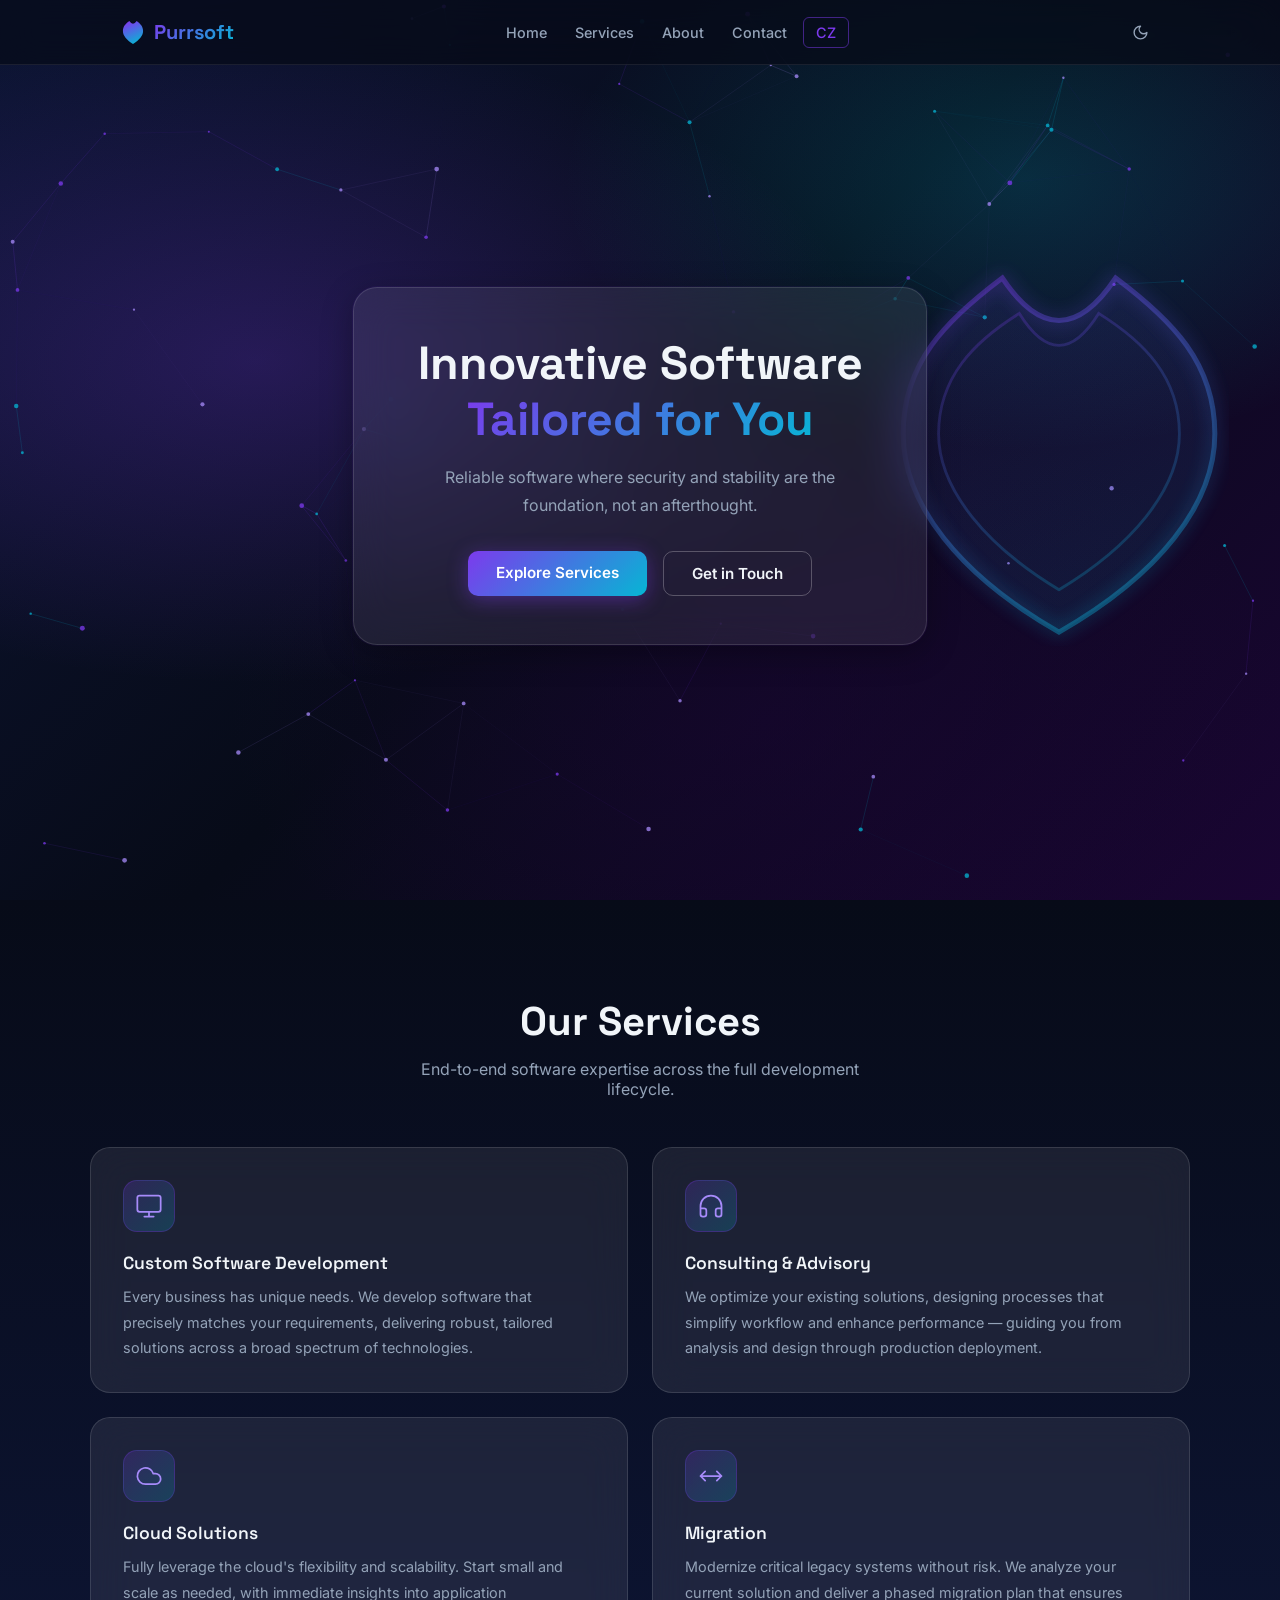
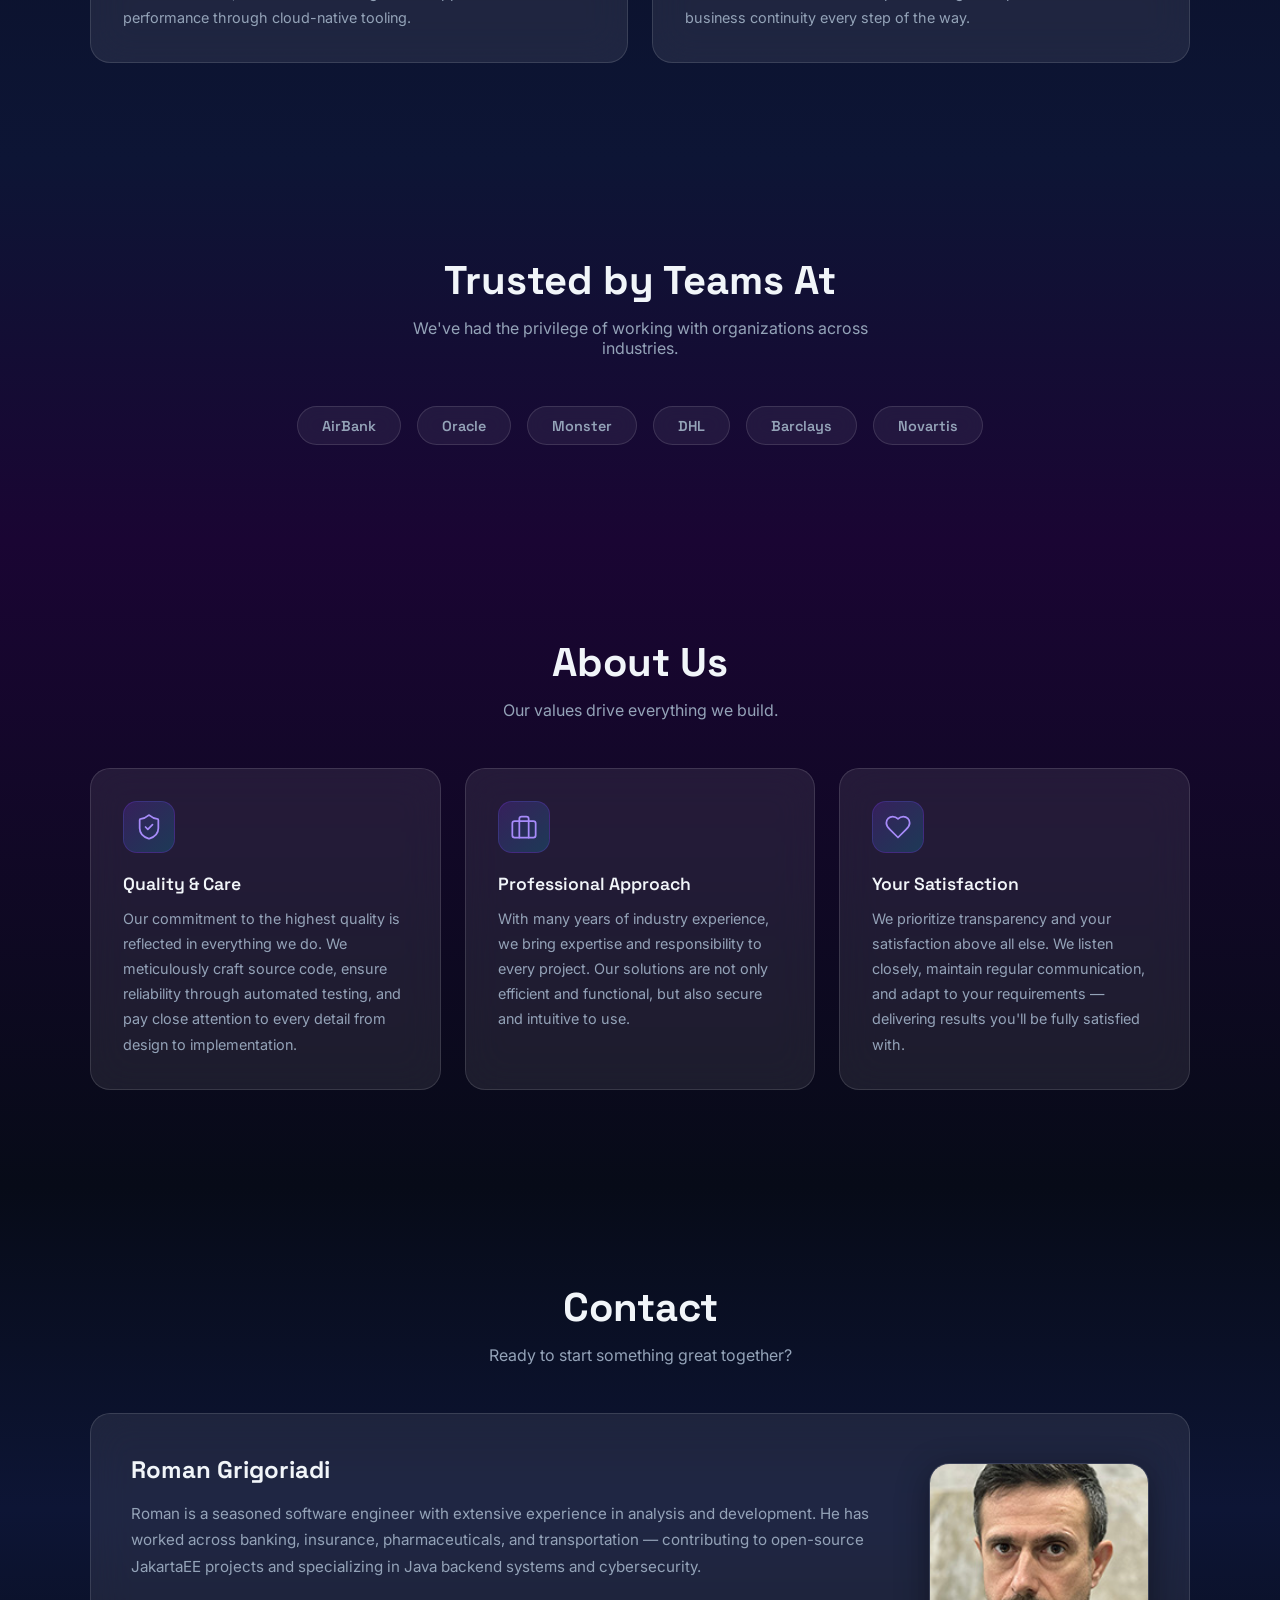
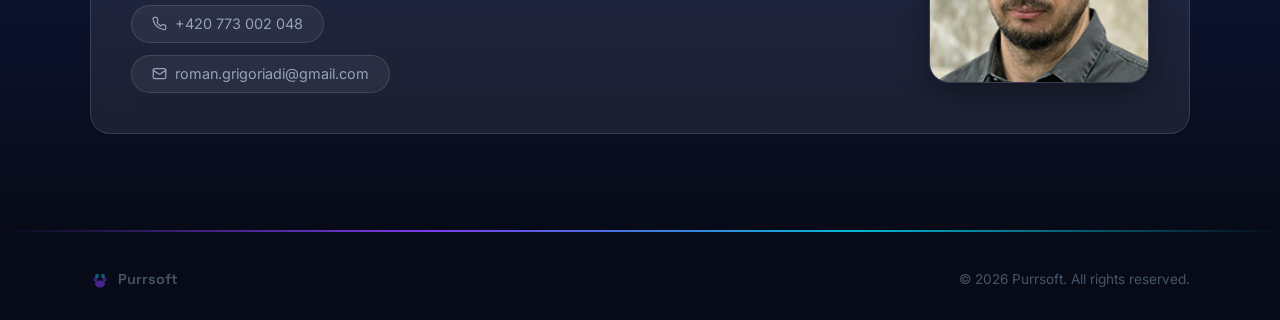
==== commit 6ae61972: "tsParticles JS effects" ====
--- a/index.html
+++ b/index.html
@@ -57,6 +57,7 @@
 
     <!-- Hero -->
     <section class="hero" id="hero">
+        <canvas id="particles-canvas" aria-hidden="true"></canvas>
         <!-- Hero watermark: the same logomark at monumental scale.
              Primary read: large geometric gem/shield in the background.
              Secondary read: the ear double-peak at the top, now unmistakable at this size. -->
--- a/styles.css
+++ b/styles.css
@@ -220,6 +220,13 @@
     background: var(--hero-gradient);
     z-index: 0;
     transition: background 0.4s ease;
+}
+
+#particles-canvas {
+    position: absolute;
+    inset: 0;
+    z-index: 1;
+    pointer-events: none;
 }
 
 .hero-cat {
